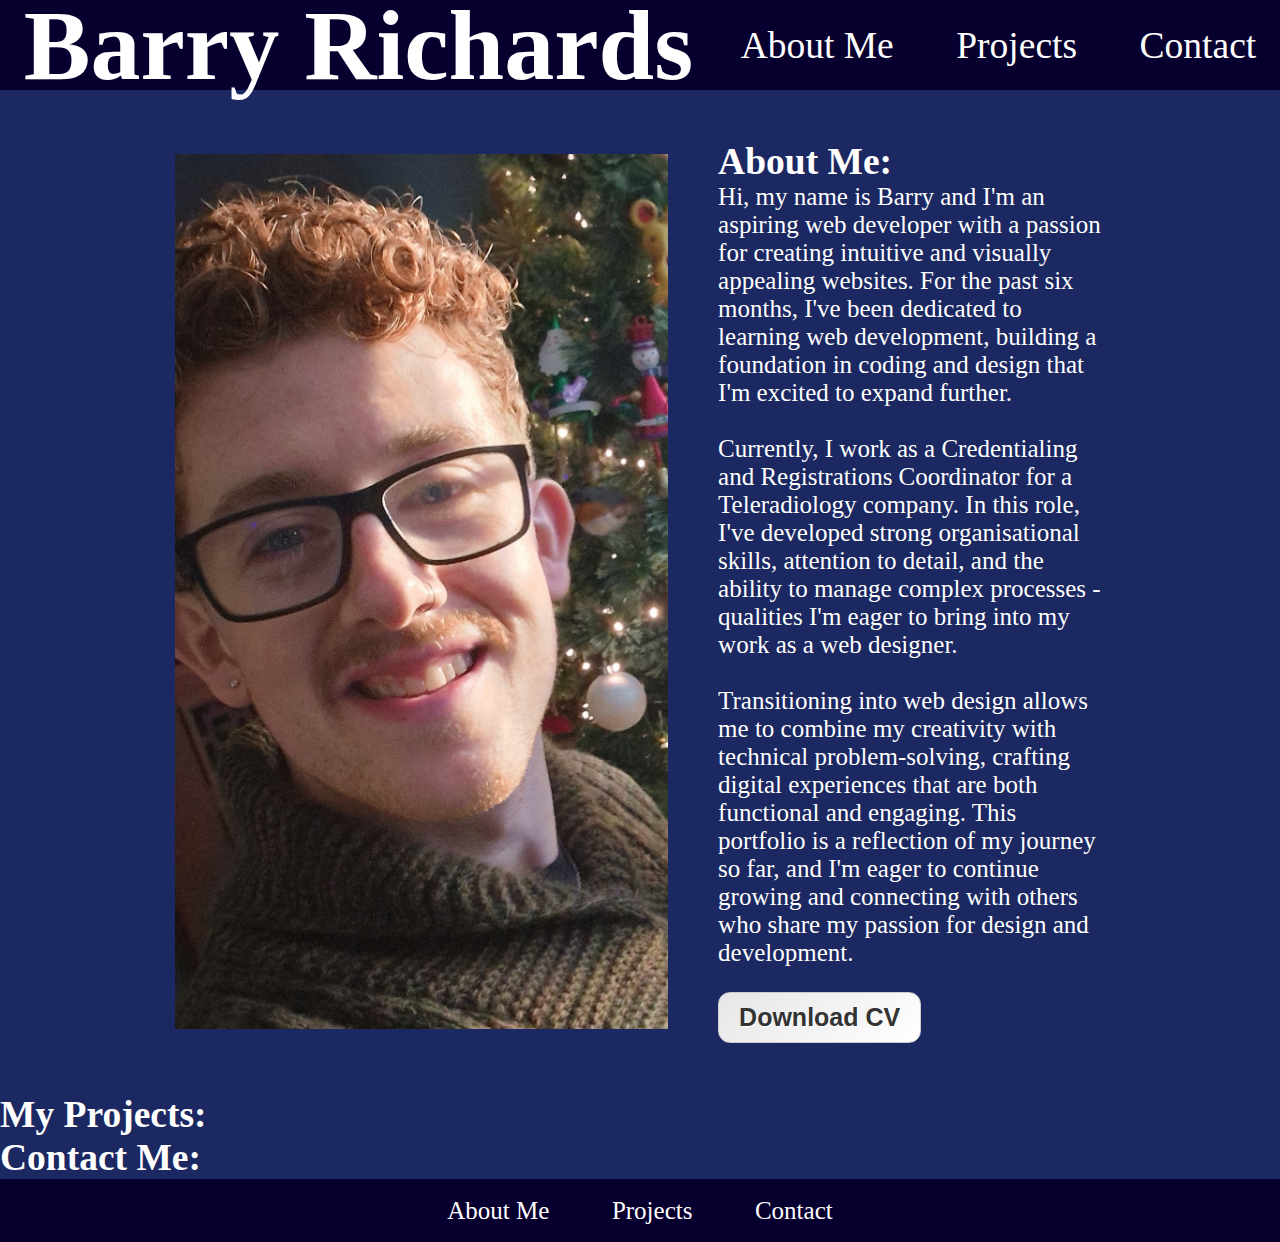
==== Code/index.html @ 512ca9d2 "Added project containers" ====
<!DOCTYPE html>
<html lang="en">
<head>
    <link rel="stylesheet" href="./style.css">
    <meta charset="UTF-8">
    <meta name="viewport" content="width=device-width, initial-scale=1.0">
    <title>Barry Richards - Portfolio</title>
</head>
<body>
    <header>
        <h1>Barry Richards</h1>
        <nav>
            <ul class="header-links">
                <li><a href="#about-me">About Me</a></li>
                <li><a href="#projects">Projects</a></li>
                <li><a href="#contact">Contact</a></li>
            </ul>
        </nav>
        <nav id="hamburger-nav">
            <h1>Barry Richards</h1>
            <div class="hamburger-menu">
                <div class="hamburger-icon" onclick="toggleMenu()">
                    <span></span>     
                    <span></span>     
                    <span></span>     
                </div>
                <div class="menu-links">
                        <li><a href="#about-me" onclick="toggleMenu()">About Me</a></li>
                        <li><a href="#projects" onclick="toggleMenu()">Projects</a></li>
                        <li><a href="#contact" onclick="toggleMenu()">Contact</a></li>                   
                </div>
            </div>
        </nav>
    </header>
    <main>
        <section id="about-me">
            <div class="about-me">
                <img src="./Images/20241225_150703 (1).jpg" alt="Photo of me">
                <div class="container">
                    <h2>About Me:</h2>
                    <p>
                        Hi, my name is Barry and I'm an aspiring web developer with a passion for creating intuitive
                        and visually appealing websites. For the past six months, I've been dedicated to learning web
                        development, building a foundation in coding and design that I'm excited to expand further.
                        <br>
                        <br>
                        Currently, I work as a Credentialing and Registrations Coordinator for a Teleradiology company.
                        In this role, I've developed strong organisational skills, attention to detail, and the ability
                        to manage complex processes - qualities I'm eager to bring into my work as a web designer.
                        <br>
                        <br>
                        Transitioning into web design allows me to combine my creativity with technical problem-solving, 
                        crafting digital experiences that are both functional and engaging. This portfolio is a 
                        reflection of my journey so far, and I'm eager to continue growing and connecting with others
                        who share my passion for design and development.
                    </p>
                    <div class="button-container">
                        <button>Download CV</button>
                        <!-- Add a file to the button -->
                    </div>
                </div>
            </div>
        </section>
        <section id="projects">
            <div class="projects">
                <h2>My Projects:</h2>
                <div class="project-container"></div>
                <div class="project-container"></div>
                <div class="project-container"></div>
            </div>
        </section>
        <section id="contact">
            <div class="contact">
                <h2>Contact Me:</h2>
                <div class="contact-container"></div>
                <div class="contact-container"></div>
                <div class="contact-container"></div>
                <!-- Add an email icon that will automatically open compose email with my email address -->
            </div>
        </section>
        <footer>
            <nav>
                <ul class="footer-links">
                    <li><a href="#about-me">About Me</a></li>
                    <li><a href="#projects">Projects</a></li>
                    <li><a href="#contact">Contact</a></li>
                </ul>
            </nav>
        </footer>
        <script src="./script.js"></script>
    </main>
</body>
</html>
---- Code/style.css ----
/* MACRO STUFF */

* {
    padding: 0;
    margin: 0;
}

html {
    font-size: 25px;
    scroll-behavior: smooth;
}

body {
    background-color: rgb(27, 40, 97);
    color: white;
}

/* HEADER, TITLE AND NAV */

h1 {
    font-size: 4rem;
    font-weight: bold;
}

h1:hover {
    cursor: default;
}

header, .header-links {
    display: flex;
}

header {
    justify-content: space-around;
    align-items: center;
    height: 10vh;
    background-color: rgb(7, 0, 46);
}

.header-links {
    list-style-type: none;
    gap: 2.5rem;
    font-size: 1.5rem;
}

a {
    color: white;
    text-decoration: none;
}

a:hover {
    color: lightcoral;
    text-decoration: underline;
    text-underline-offset: 0.5rem;
}

/* HAMBURGER MENU SECTION */

#hamburger-nav {
    display: none;
}

.hamburger-menu {
    position: relative;
    display: inline-block;
}

.hamburger-icon {
    display: flex;
    flex-direction: column;
    justify-content: space-between;
    height: 24px;
    width: 30px;
    cursor: pointer;
}

/* ABOUT ME SECTION */

.about-me {
    display: flex;
    margin: 2rem 7rem;
    align-items: center;
}

.about-me img {
    height: 35rem;
    width: auto;
}

.container {
    margin-left: 2rem;
}

button {
    background: linear-gradient(145deg, #e6e6e6, #fff);
    border: 1px solid #ccc;
    border-radius: 12px;
    color: #333;
    font-size: 1rem;
    padding: 10px 20px;
    cursor: pointer;
    margin-top: 1rem;
    font-weight: bold;
    text-shadow: 1px 1px 0 #fff;
    box-shadow: 4px 4px 10px rgba(0, 0, 0, 0,2);
}

button:active {
    box-shadow: inset 6px 6px 8px #d1d1d1;
    background: linear-gradient(145deg, #f0f0f0, #d9d9d9);
}

/* PROJECTS SECTION */

/* CONTACT SECTION */

/* FOOTER SECTION */

footer {
    display: flex;
    align-items: center;
    justify-content: space-around;
    height: 7vh;
    background-color: rgb(7, 0, 46);
}

footer ul {
    display: flex;
    list-style-type: none;
    justify-content: space-around;
    gap: 2.5rem;
}

/* MEDIA QUERIES SECTION */
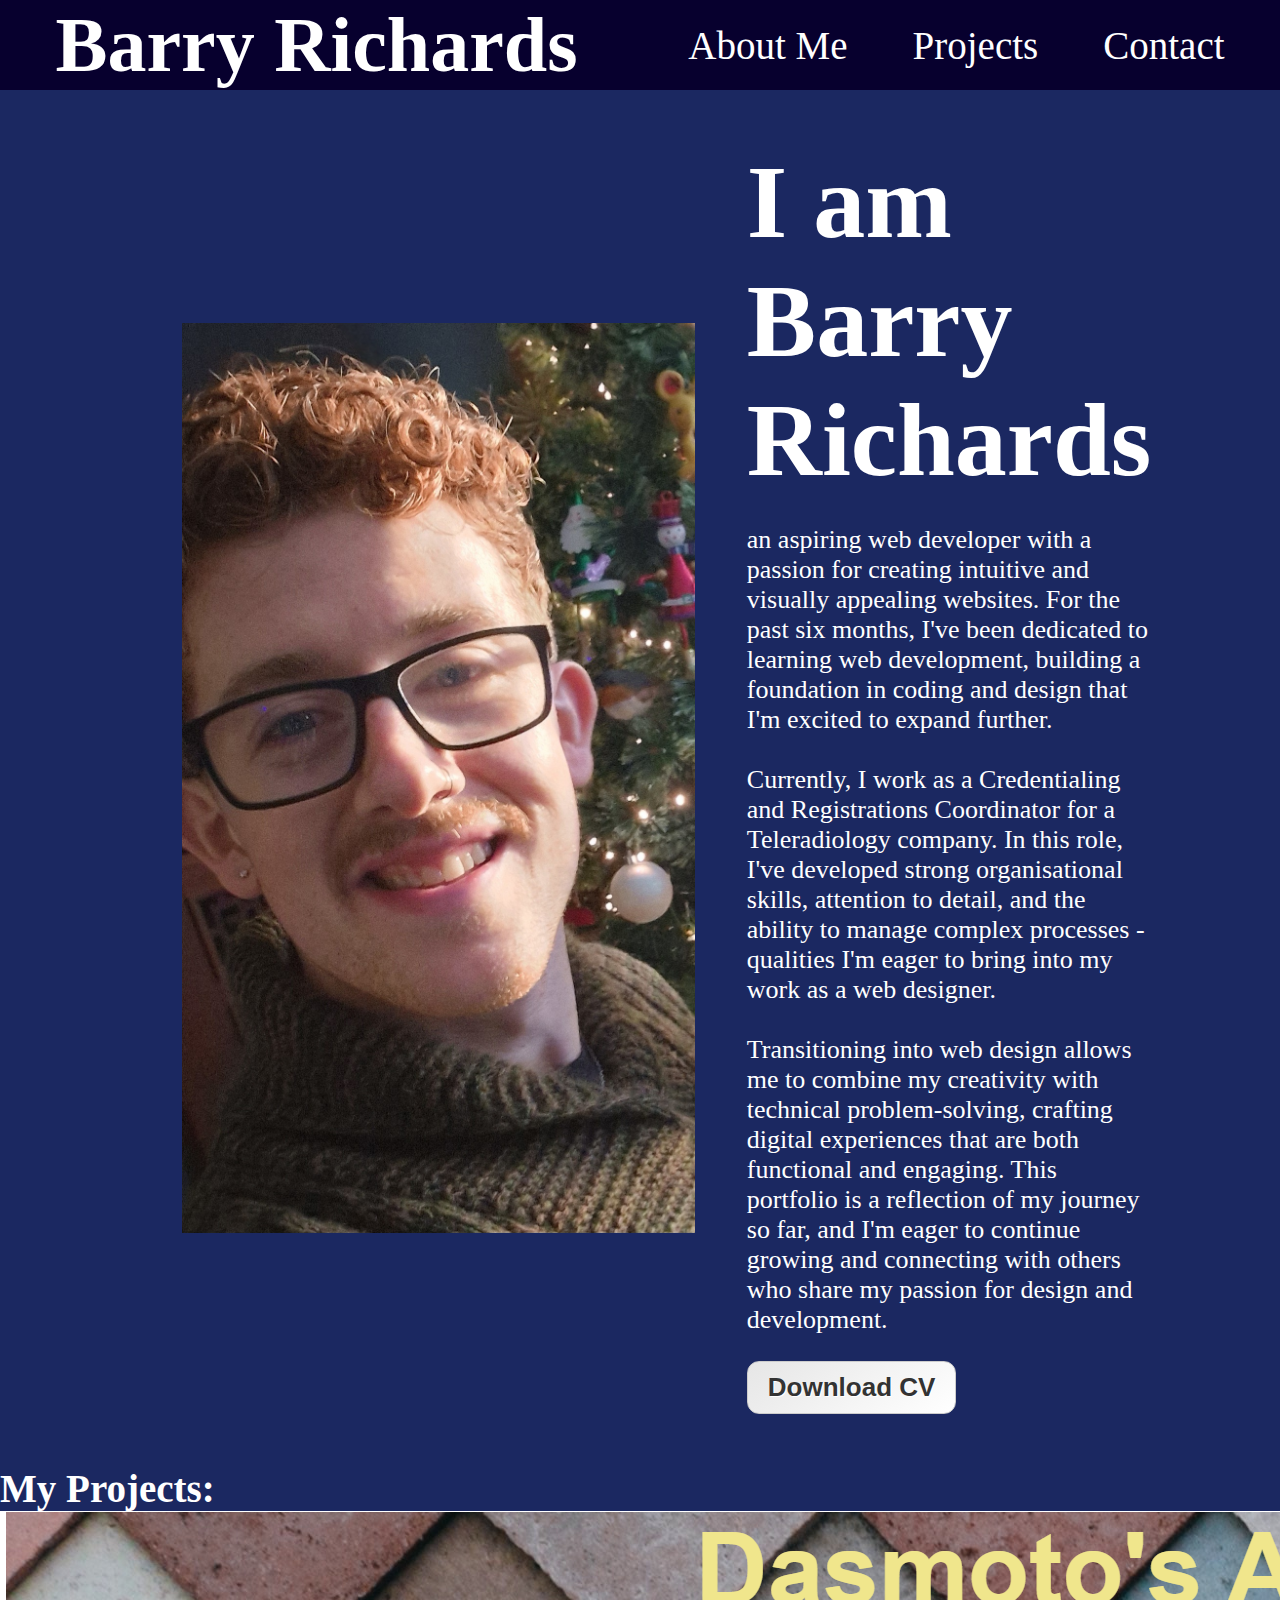
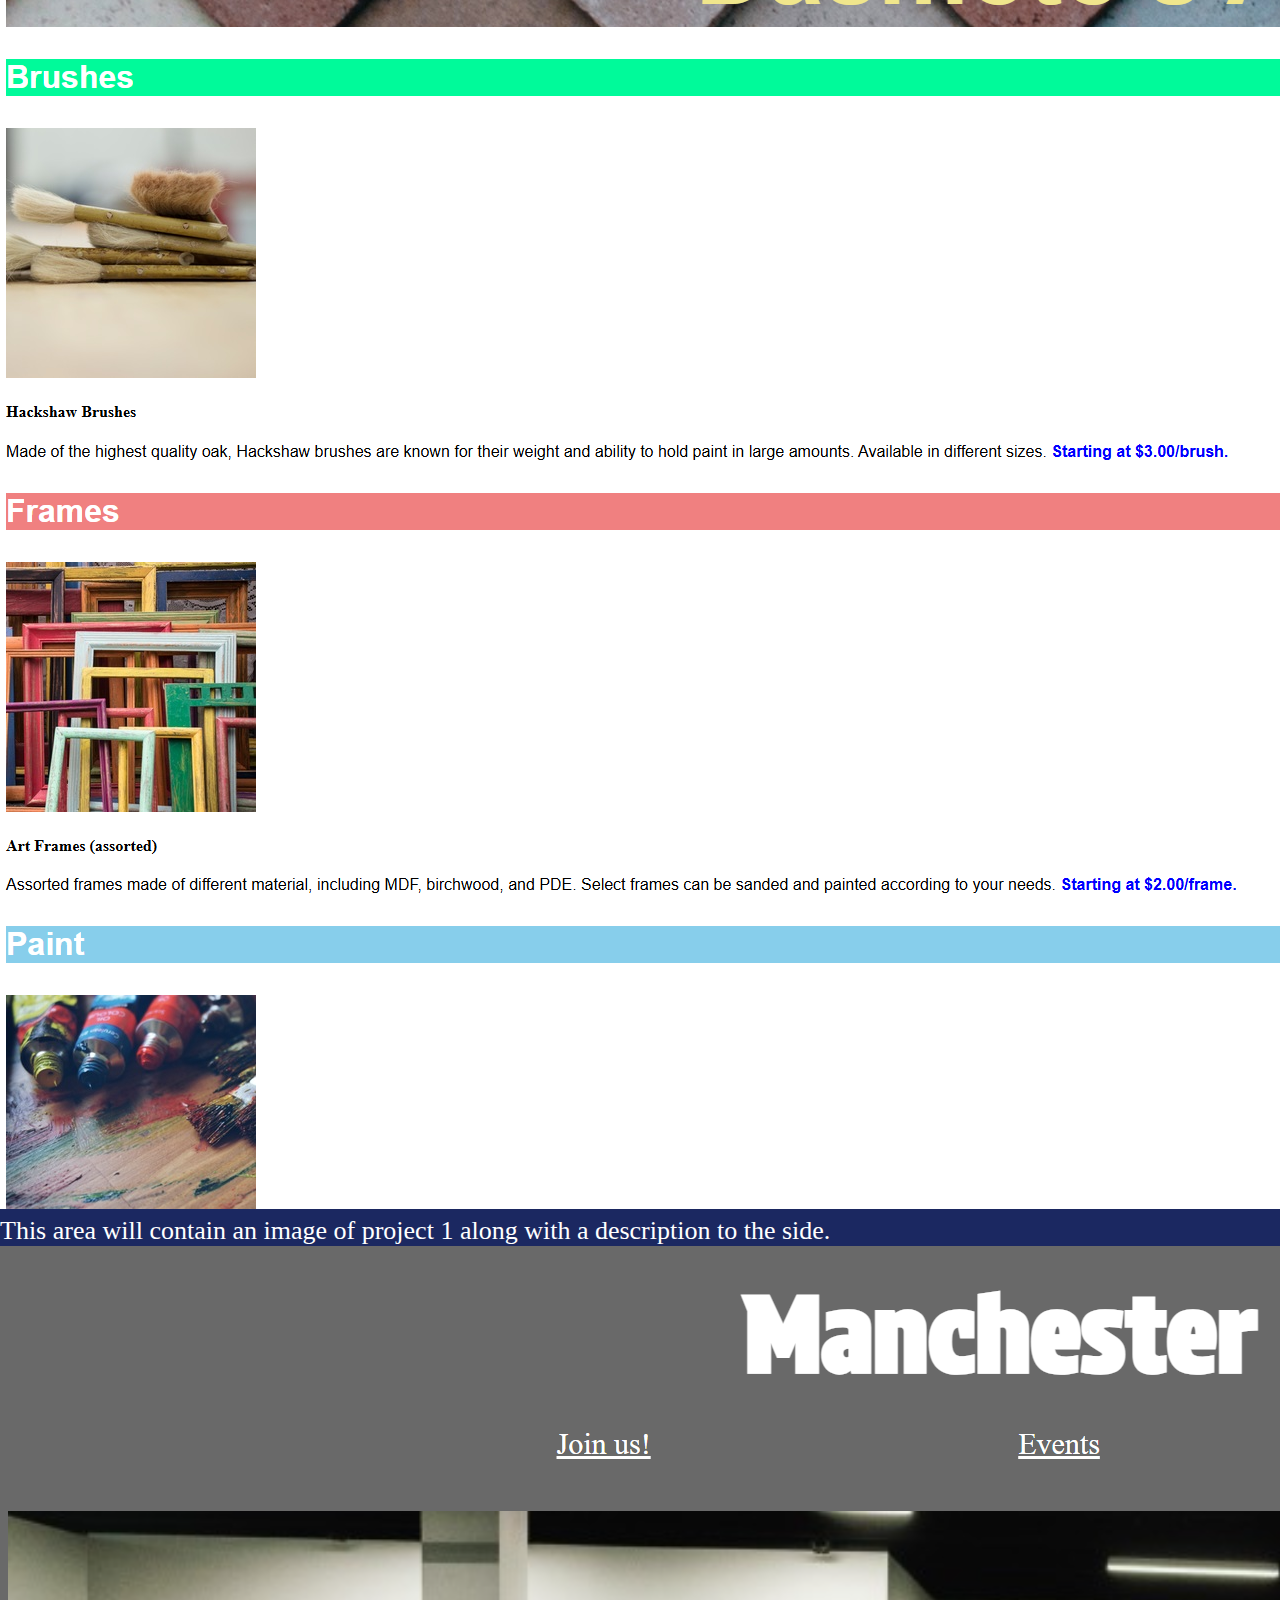
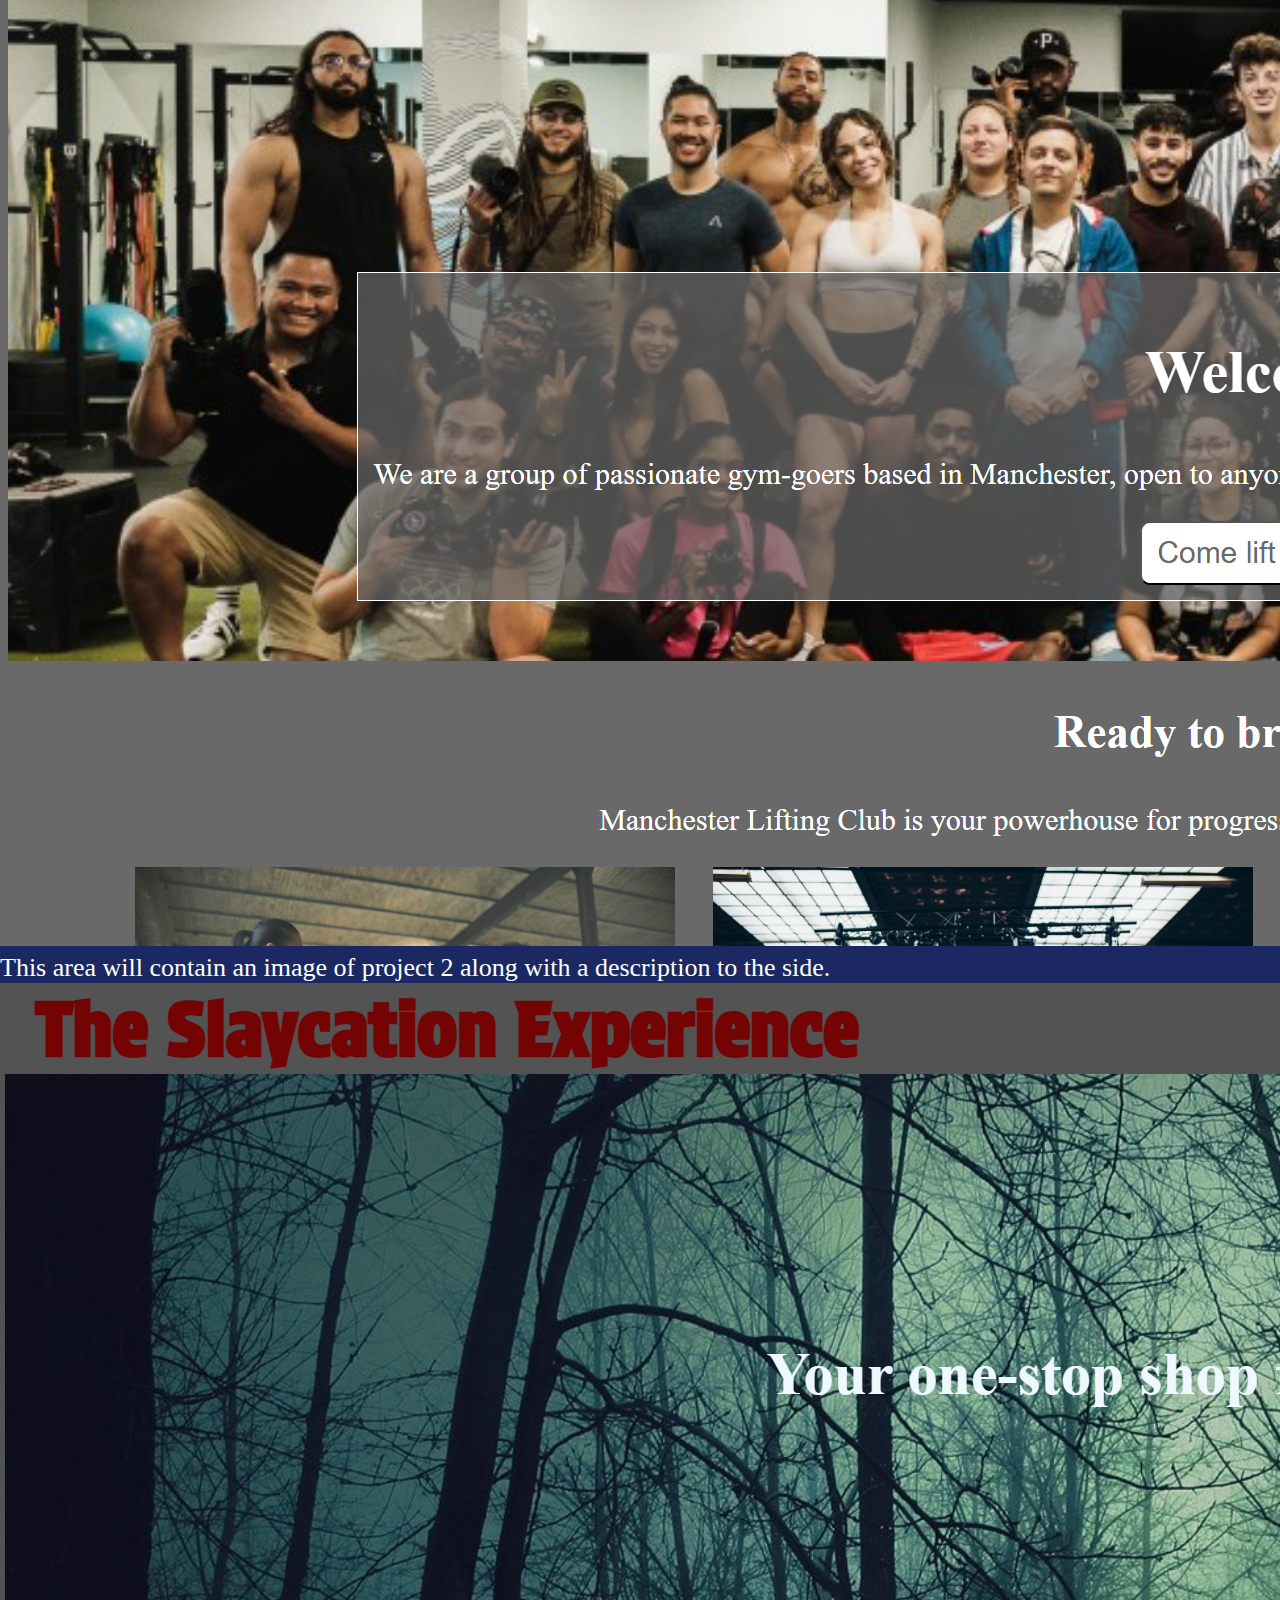
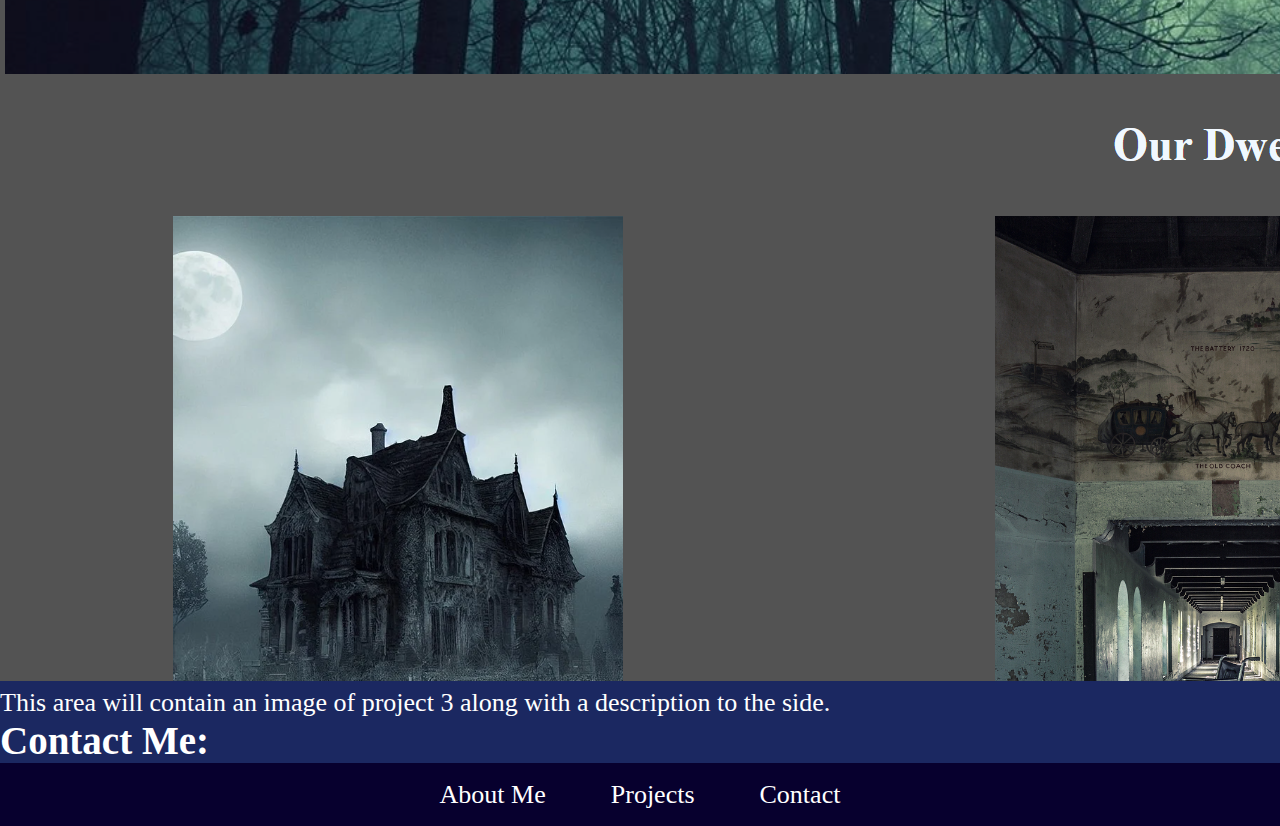
==== commit d604c22f: "Added project images" ====
--- a/Code/index.html
+++ b/Code/index.html
@@ -8,7 +8,7 @@
 </head>
 <body>
     <header>
-        <h1>Barry Richards</h1>
+        <h2>Barry Richards</h2>
         <nav>
             <ul class="header-links">
                 <li><a href="#about-me">About Me</a></li>
@@ -37,9 +37,9 @@
             <div class="about-me">
                 <img src="./Images/20241225_150703 (1).jpg" alt="Photo of me">
                 <div class="container">
-                    <h2>About Me:</h2>
+                    <h1 class="title">I am Barry Richards</h1>
                     <p>
-                        Hi, my name is Barry and I'm an aspiring web developer with a passion for creating intuitive
+                        an aspiring web developer with a passion for creating intuitive
                         and visually appealing websites. For the past six months, I've been dedicated to learning web
                         development, building a foundation in coding and design that I'm excited to expand further.
                         <br>
@@ -64,9 +64,30 @@
         <section id="projects">
             <div class="projects">
                 <h2>My Projects:</h2>
-                <div class="project-container"></div>
-                <div class="project-container"></div>
-                <div class="project-container"></div>
+                <div class="project-container">
+                    <div class="project" id="project-1">
+                        <img src="./Images/Project 1.png" alt="Image of Dasmoto's Crafts, my first portfolio project">
+                        <p>This area will contain an image of 
+                            project 1 along with a description to the side.
+                        </p>
+                    </div>
+                </div>
+                <div class="project-container">
+                    <div class="project" id="project-2">
+                        <img src="./Images/Project 2.png" alt="Image of Manchester Lifting Club, my second portfolio project">
+                        <p>This area will contain an image of
+                            project 2 along with a description to the side.
+                        </p>
+                    </div>
+                </div>
+                <div class="project-container">
+                    <div class="project" id="project-3">
+                        <img src="./Images/Project 3.png" alt="Image of The Slaycation Experience, my third portfolio project">
+                        <p>This area will contain an image of
+                            project 3 along with a description to the side.
+                        </p>
+                    </div>
+                </div>
             </div>
         </section>
         <section id="contact">
--- a/Code/style.css
+++ b/Code/style.css
@@ -6,7 +6,7 @@
 }
 
 html {
-    font-size: 25px;
+    font-size: 26px;
     scroll-behavior: smooth;
 }
 
@@ -22,8 +22,16 @@
     font-weight: bold;
 }
 
+.title {
+    padding-bottom: 1rem;
+}
+
 h1:hover {
     cursor: default;
+}
+
+header h2 {
+    font-size: 3rem;
 }
 
 header, .header-links {
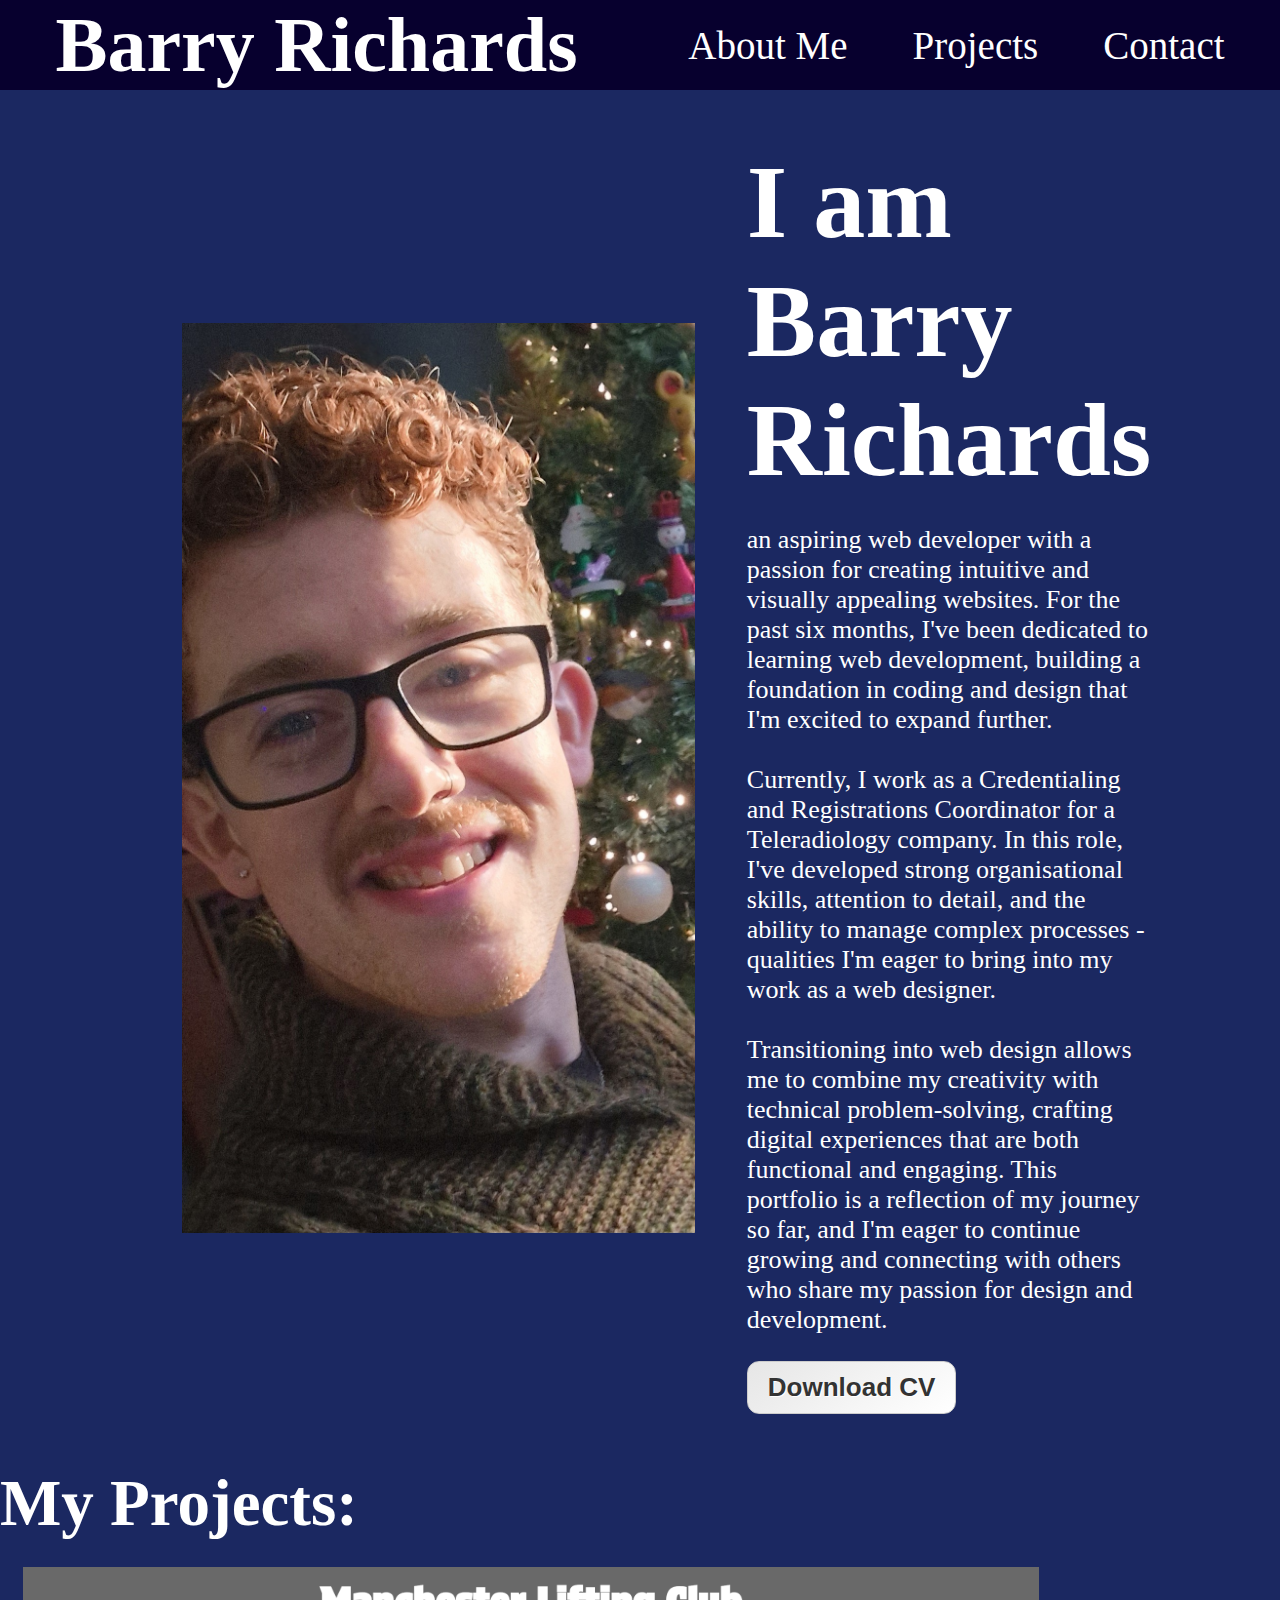
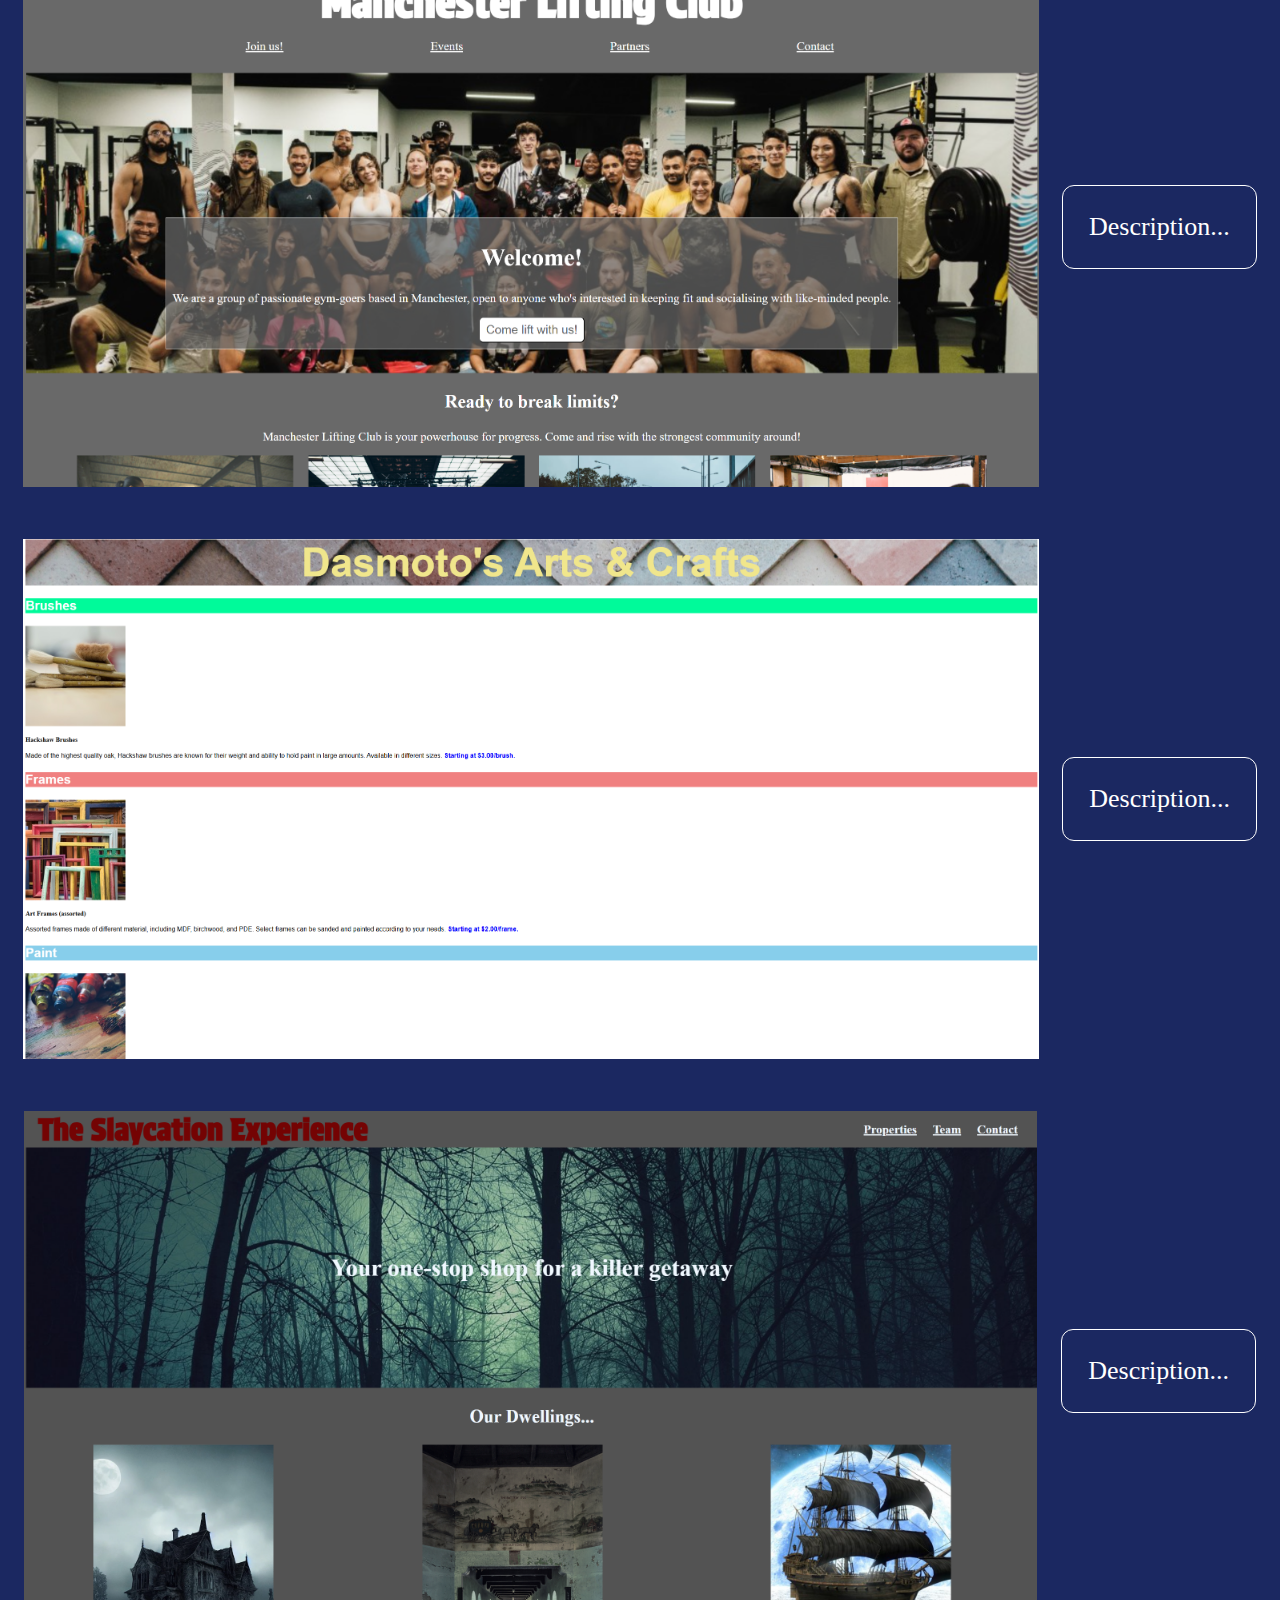
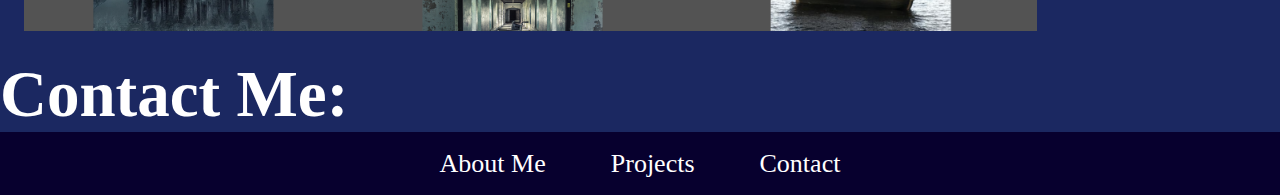
==== commit 3842b1f0: "Positioned projects and added description boxes" ====
--- a/Code/index.html
+++ b/Code/index.html
@@ -63,36 +63,30 @@
         </section>
         <section id="projects">
             <div class="projects">
-                <h2>My Projects:</h2>
-                <div class="project-container">
-                    <div class="project" id="project-1">
-                        <img src="./Images/Project 1.png" alt="Image of Dasmoto's Crafts, my first portfolio project">
-                        <p>This area will contain an image of 
-                            project 1 along with a description to the side.
-                        </p>
-                    </div>
+                <h3>My Projects:</h3>
+                <div class="project-container" id="project-1">
+                    <img src="./Images/Project 2.png" alt="Image of Dasmoto's Crafts, my first portfolio project" class="project-image">
+                    <p>
+                        Description...
+                    </p>
                 </div>
-                <div class="project-container">
-                    <div class="project" id="project-2">
-                        <img src="./Images/Project 2.png" alt="Image of Manchester Lifting Club, my second portfolio project">
-                        <p>This area will contain an image of
-                            project 2 along with a description to the side.
-                        </p>
-                    </div>
+                <div class="project-container" id="project-2">
+                    <img src="./Images/Project 1.png" alt="Image of Manchester Lifting Club, my second portfolio project" class="project-image">
+                    <p>
+                        Description...
+                    </p>
                 </div>
-                <div class="project-container">
-                    <div class="project" id="project-3">
-                        <img src="./Images/Project 3.png" alt="Image of The Slaycation Experience, my third portfolio project">
-                        <p>This area will contain an image of
-                            project 3 along with a description to the side.
-                        </p>
-                    </div>
+                <div class="project-container" id="project-3">
+                    <img src="./Images/Project 3.png" alt="Image of The Slaycation Experience, my third portfolio project" class="project-image">
+                    <p>
+                        Description...
+                    </p>
                 </div>
             </div>
         </section>
         <section id="contact">
             <div class="contact">
-                <h2>Contact Me:</h2>
+                <h3>Contact Me:</h3>
                 <div class="contact-container"></div>
                 <div class="contact-container"></div>
                 <div class="contact-container"></div>
--- a/Code/style.css
+++ b/Code/style.css
@@ -32,6 +32,10 @@
 
 header h2 {
     font-size: 3rem;
+}
+
+header h2:hover {
+    cursor: default;
 }
 
 header, .header-links {
@@ -120,6 +124,30 @@
 
 /* PROJECTS SECTION */
 
+h3 {
+    font-size: 2.5rem;
+    font-weight: bold;
+}
+
+.project-container {
+    height: 20rem;
+    display: flex;
+    justify-content: space-evenly;
+    align-items: center;
+    padding: 1rem 0;
+}
+
+.project-container p {
+    border: solid 1px white;
+    border-radius: 12px;
+    padding: 1rem;
+}
+
+.project-image {
+    height: 20rem;
+    width: auto;
+}
+
 /* CONTACT SECTION */
 
 /* FOOTER SECTION */
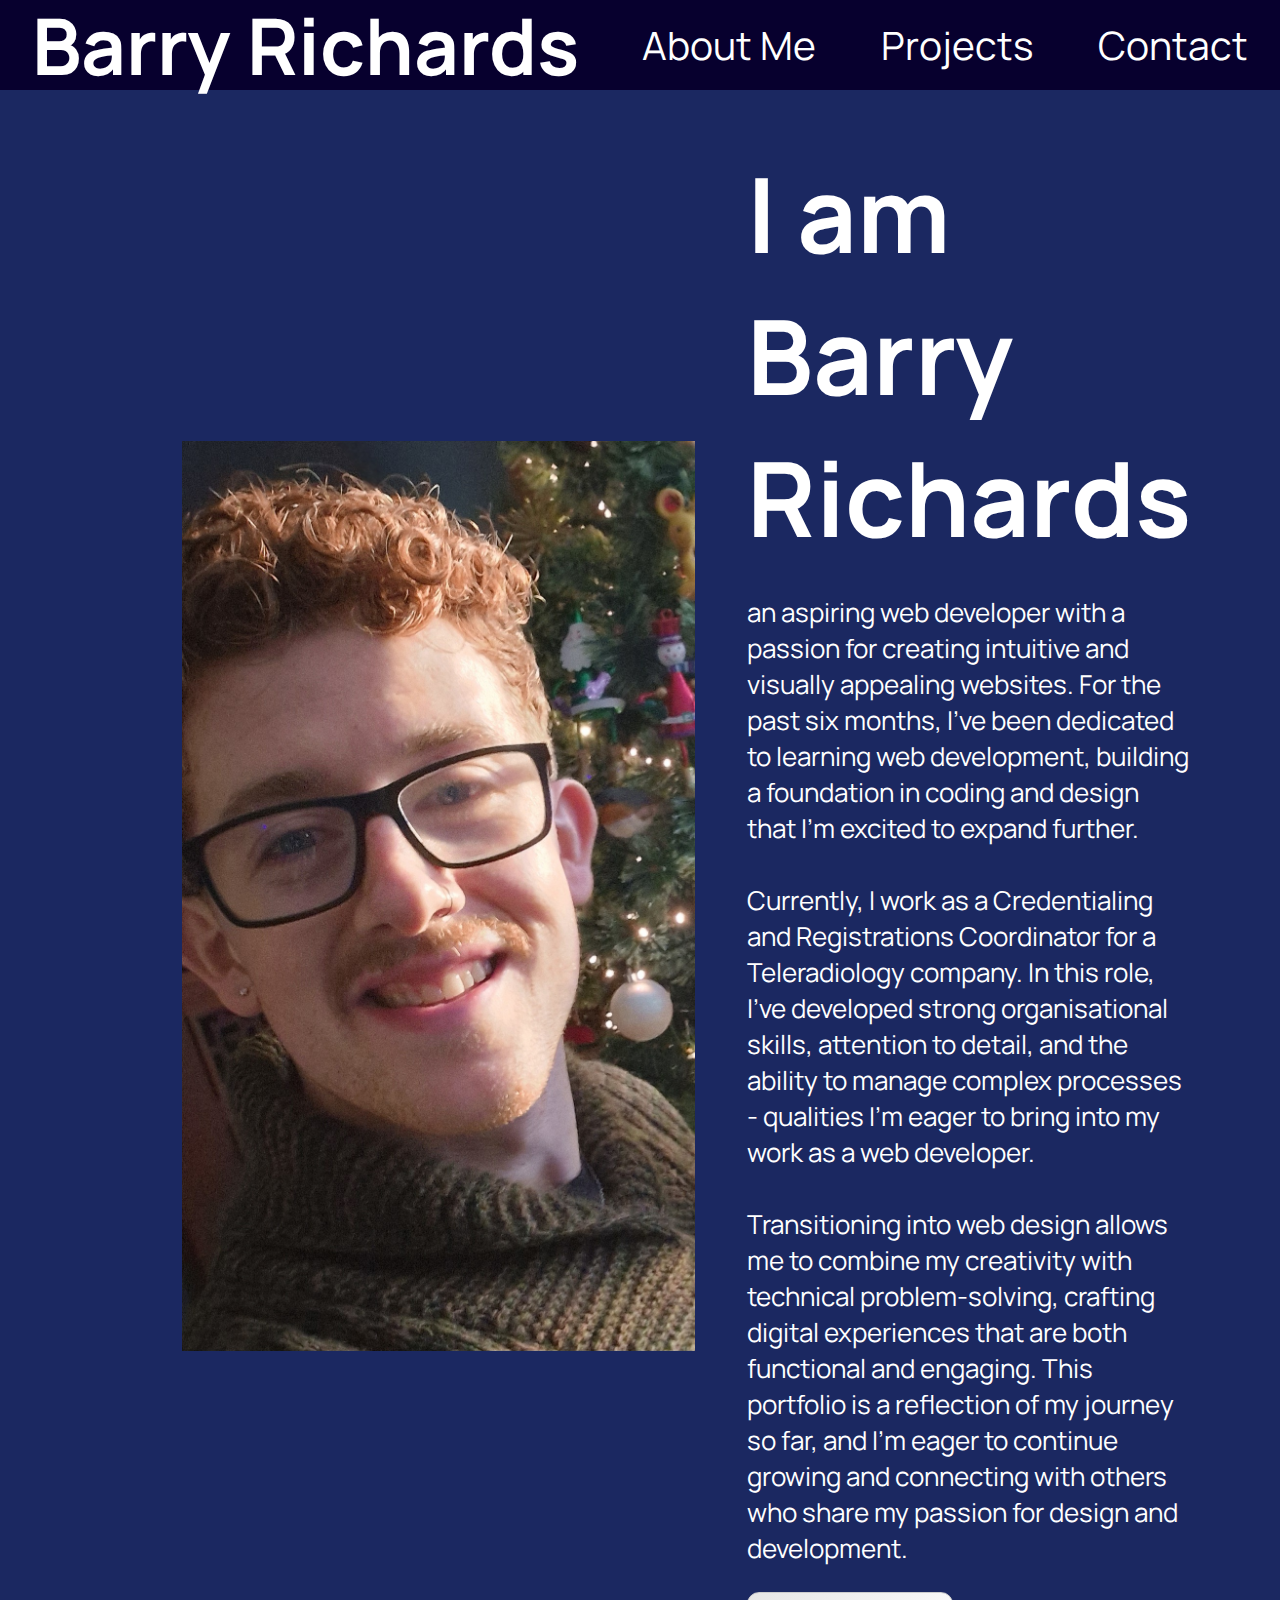
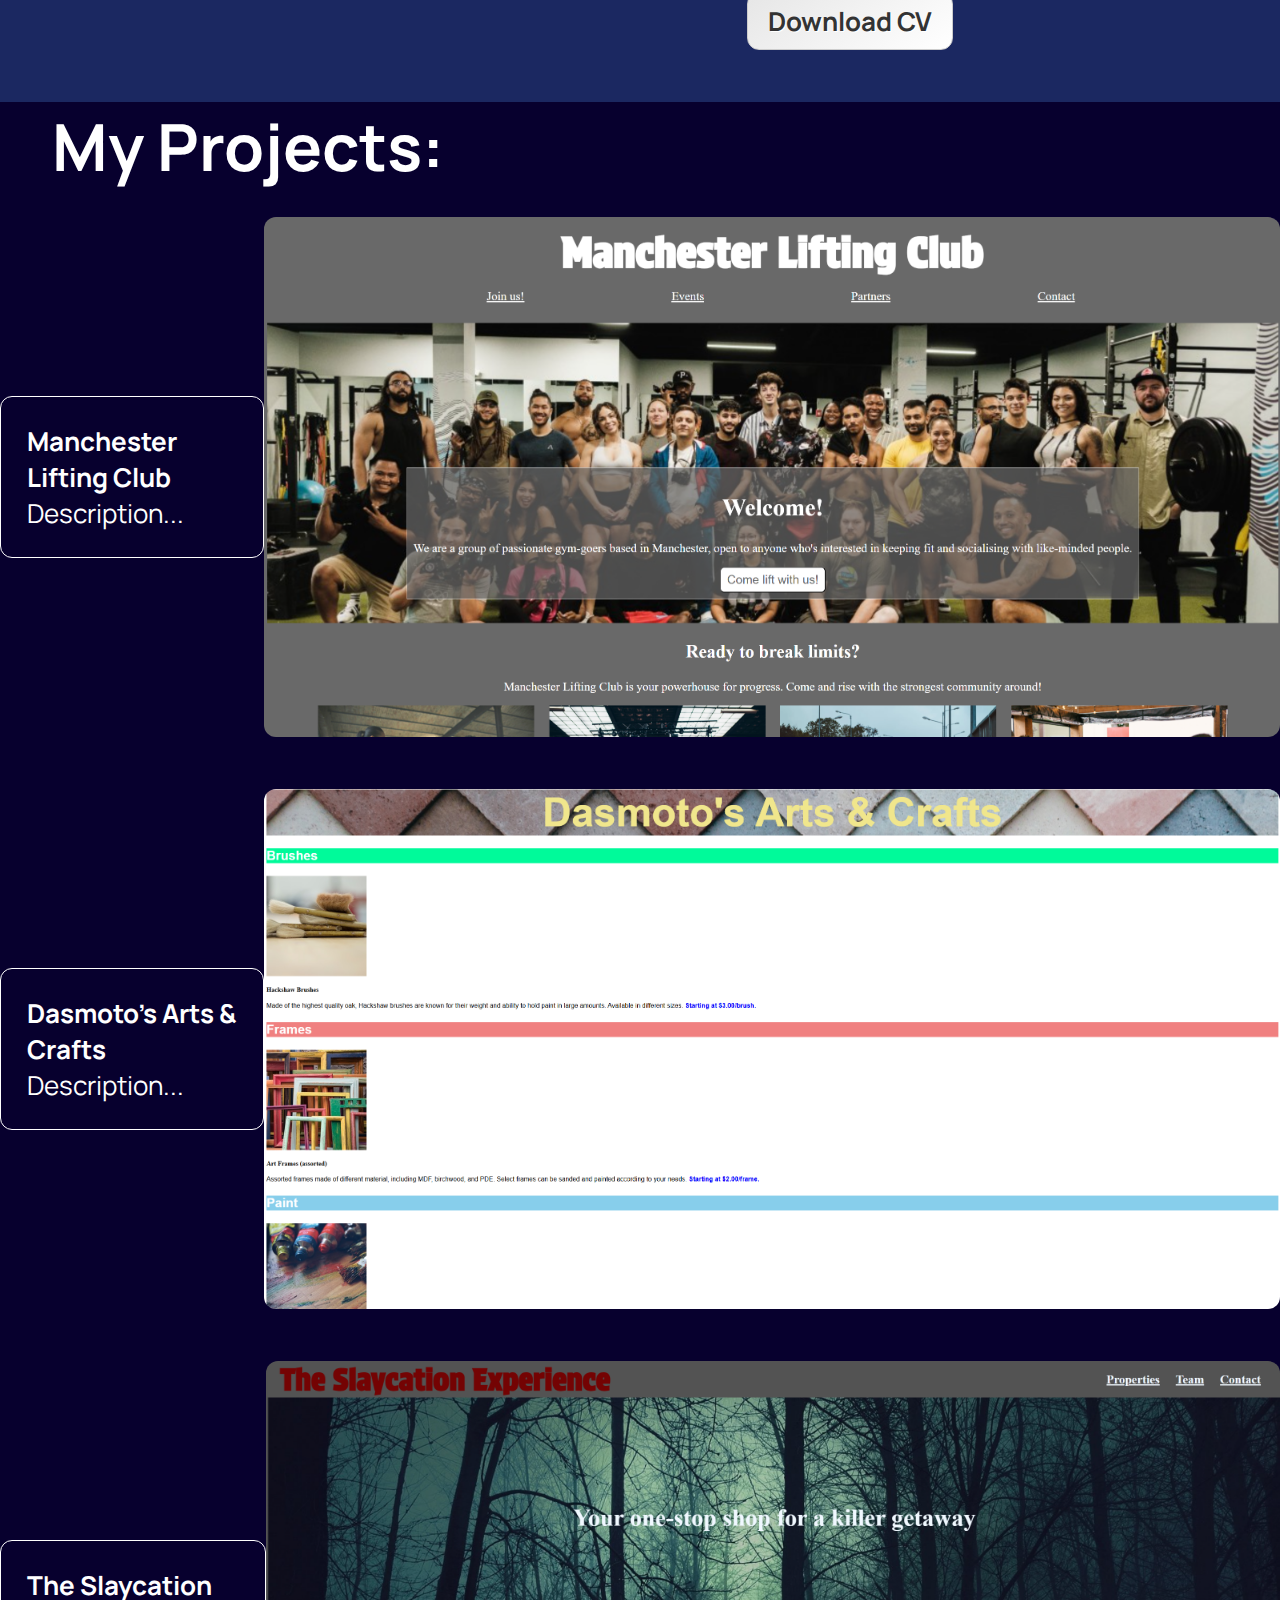
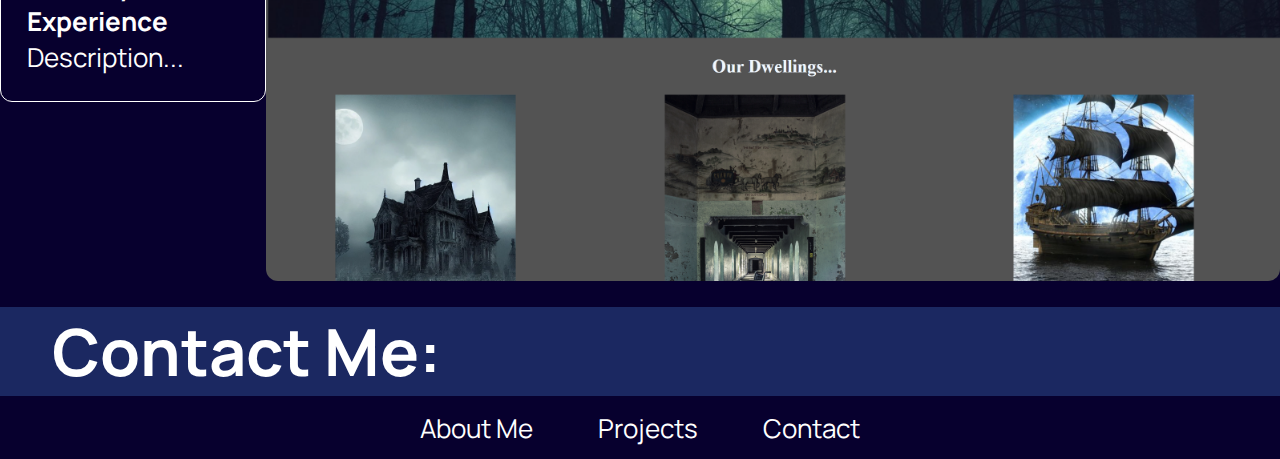
==== commit 8a479858: "Updated layout, colour palette and imported a font from Google fonts" ====
--- a/Code/index.html
+++ b/Code/index.html
@@ -2,6 +2,9 @@
 <html lang="en">
 <head>
     <link rel="stylesheet" href="./style.css">
+    <link rel="preconnect" href="https://fonts.googleapis.com">
+    <link rel="preconnect" href="https://fonts.gstatic.com" crossorigin>
+    <link href="https://fonts.googleapis.com/css2?family=Manrope:wght@200..800&display=swap" rel="stylesheet">
     <meta charset="UTF-8">
     <meta name="viewport" content="width=device-width, initial-scale=1.0">
     <title>Barry Richards - Portfolio</title>
@@ -46,7 +49,7 @@
                         <br>
                         Currently, I work as a Credentialing and Registrations Coordinator for a Teleradiology company.
                         In this role, I've developed strong organisational skills, attention to detail, and the ability
-                        to manage complex processes - qualities I'm eager to bring into my work as a web designer.
+                        to manage complex processes - qualities I'm eager to bring into my work as a web developer.
                         <br>
                         <br>
                         Transitioning into web design allows me to combine my creativity with technical problem-solving, 
@@ -65,22 +68,31 @@
             <div class="projects">
                 <h3>My Projects:</h3>
                 <div class="project-container" id="project-1">
+                    <div class="project-text-container">
+                        <h4>Manchester Lifting Club</h4>
+                        <p>
+                            Description...
+                        </p>
+                    </div>
                     <img src="./Images/Project 2.png" alt="Image of Dasmoto's Crafts, my first portfolio project" class="project-image">
-                    <p>
-                        Description...
-                    </p>
                 </div>
                 <div class="project-container" id="project-2">
+                    <div class="project-text-container">
+                        <h4>Dasmoto's Arts & Crafts</h4>
+                        <p>
+                            Description...
+                        </p>
+                    </div>
                     <img src="./Images/Project 1.png" alt="Image of Manchester Lifting Club, my second portfolio project" class="project-image">
-                    <p>
-                        Description...
-                    </p>
                 </div>
                 <div class="project-container" id="project-3">
+                    <div class="project-text-container">
+                        <h4>The Slaycation Experience</h4>
+                        <p>
+                            Description...
+                        </p>
+                    </div>
                     <img src="./Images/Project 3.png" alt="Image of The Slaycation Experience, my third portfolio project" class="project-image">
-                    <p>
-                        Description...
-                    </p>
                 </div>
             </div>
         </section>
--- a/Code/style.css
+++ b/Code/style.css
@@ -1,8 +1,9 @@
-/* MACRO STUFF */
+/* MACRO STUFF */  
 
 * {
     padding: 0;
     margin: 0;
+    font-family: Manrope, serif;
 }
 
 html {
@@ -124,9 +125,14 @@
 
 /* PROJECTS SECTION */
 
+#projects {
+    background-color: rgb(7, 0, 46);
+}
+
 h3 {
     font-size: 2.5rem;
     font-weight: bold;
+    padding-left: 2rem;
 }
 
 .project-container {
@@ -137,7 +143,7 @@
     padding: 1rem 0;
 }
 
-.project-container p {
+.project-text-container {
     border: solid 1px white;
     border-radius: 12px;
     padding: 1rem;
@@ -146,6 +152,7 @@
 .project-image {
     height: 20rem;
     width: auto;
+    border-radius: 12px;
 }
 
 /* CONTACT SECTION */
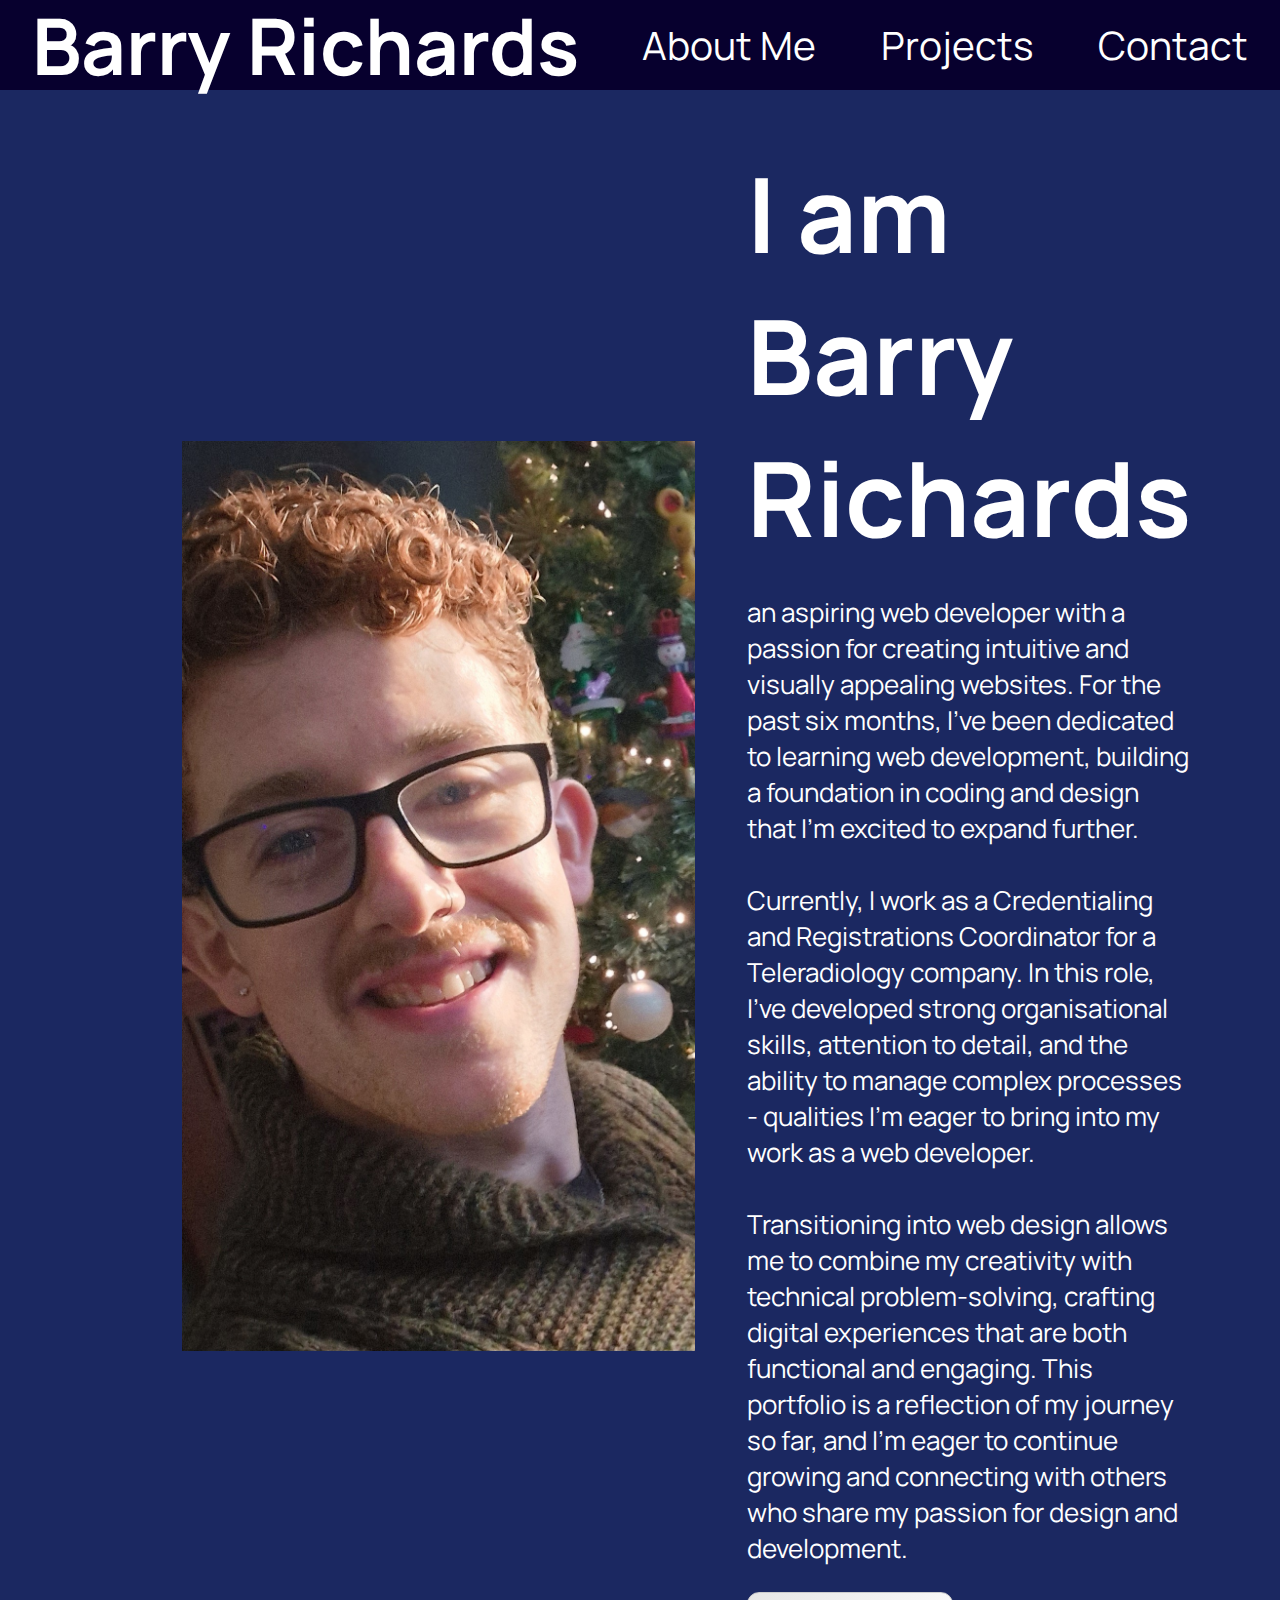
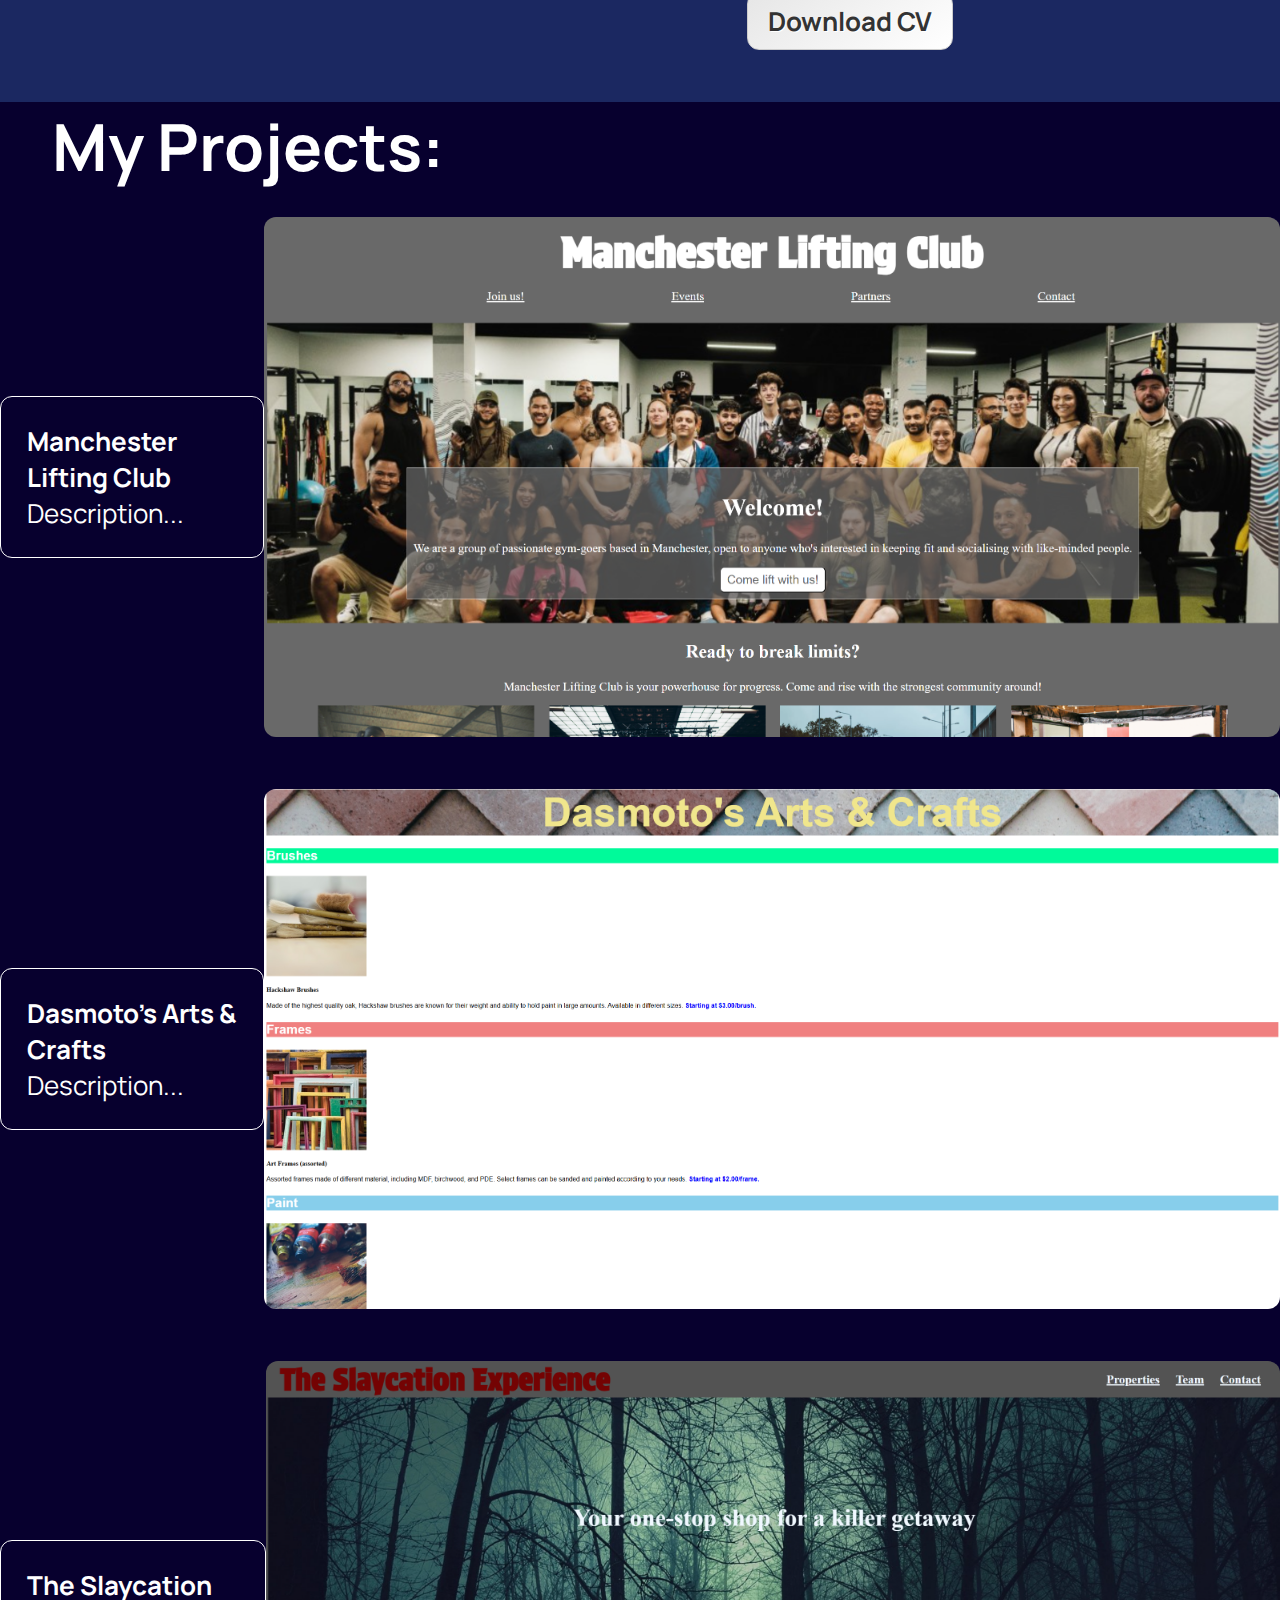
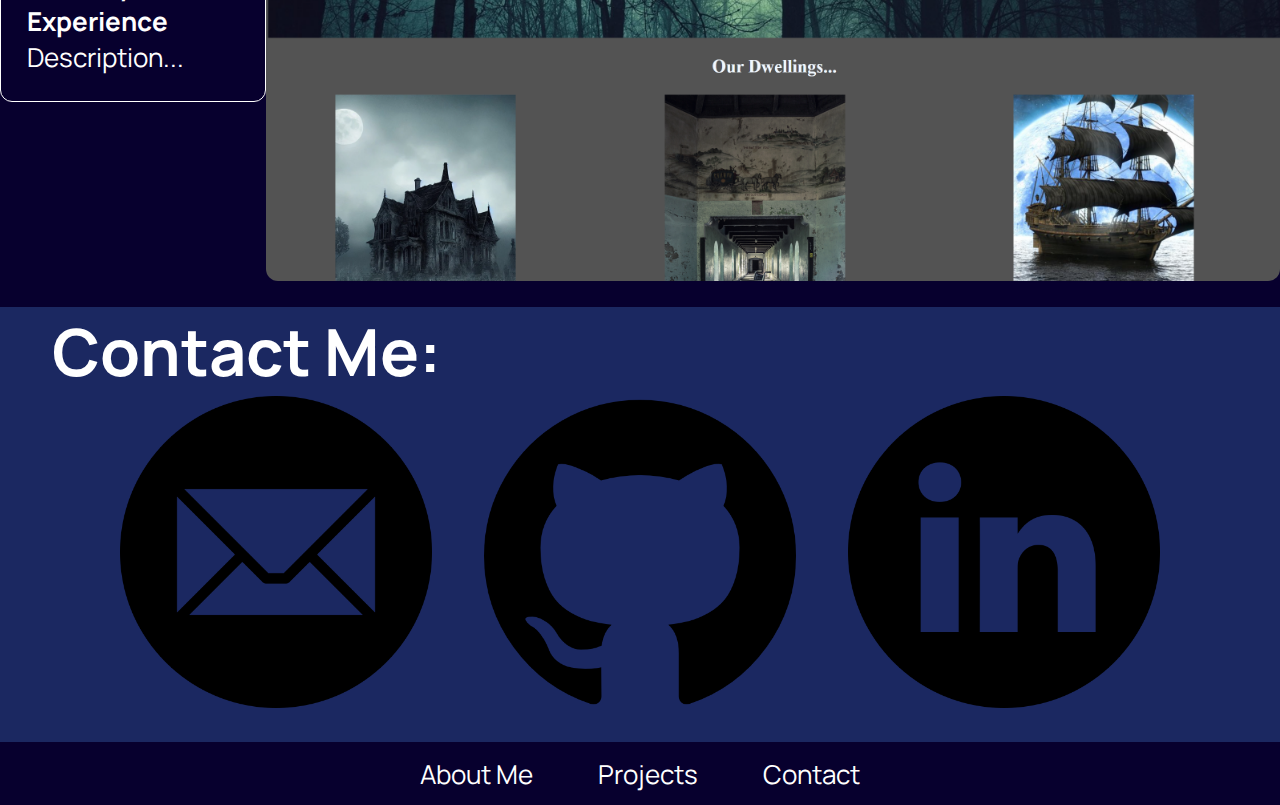
==== commit 3ca55117: "Added contact images and links" ====
--- a/Code/index.html
+++ b/Code/index.html
@@ -97,11 +97,11 @@
             </div>
         </section>
         <section id="contact">
+            <h3>Contact Me:</h3>
             <div class="contact">
-                <h3>Contact Me:</h3>
-                <div class="contact-container"></div>
-                <div class="contact-container"></div>
-                <div class="contact-container"></div>
+                <div class="contact-container"><a href="mailto:barryrichards05@gmail.com"><img src="./Images/email.png" alt="Link to email address"></a></div>
+                <div class="contact-container"><a href="https://github.com/bric12369" target="_blank"><img src="./Images/github-logo.png" alt="Link to GitHub account"></a></div>
+                <div class="contact-container"><a href="https://www.linkedin.com/in/barry-richards0/" target="_blank"><img src="./Images/linkedin.png" alt="Link to LinkedIn account"></a></div>
                 <!-- Add an email icon that will automatically open compose email with my email address -->
             </div>
         </section>
--- a/Code/style.css
+++ b/Code/style.css
@@ -157,6 +157,17 @@
 
 /* CONTACT SECTION */
 
+.contact {
+    display: flex;
+    justify-content: center;
+    align-items: center;
+}
+
+.contact-container img {
+    height: 12rem;
+    padding: 0 1rem 1rem 1rem;
+}
+
 /* FOOTER SECTION */
 
 footer {
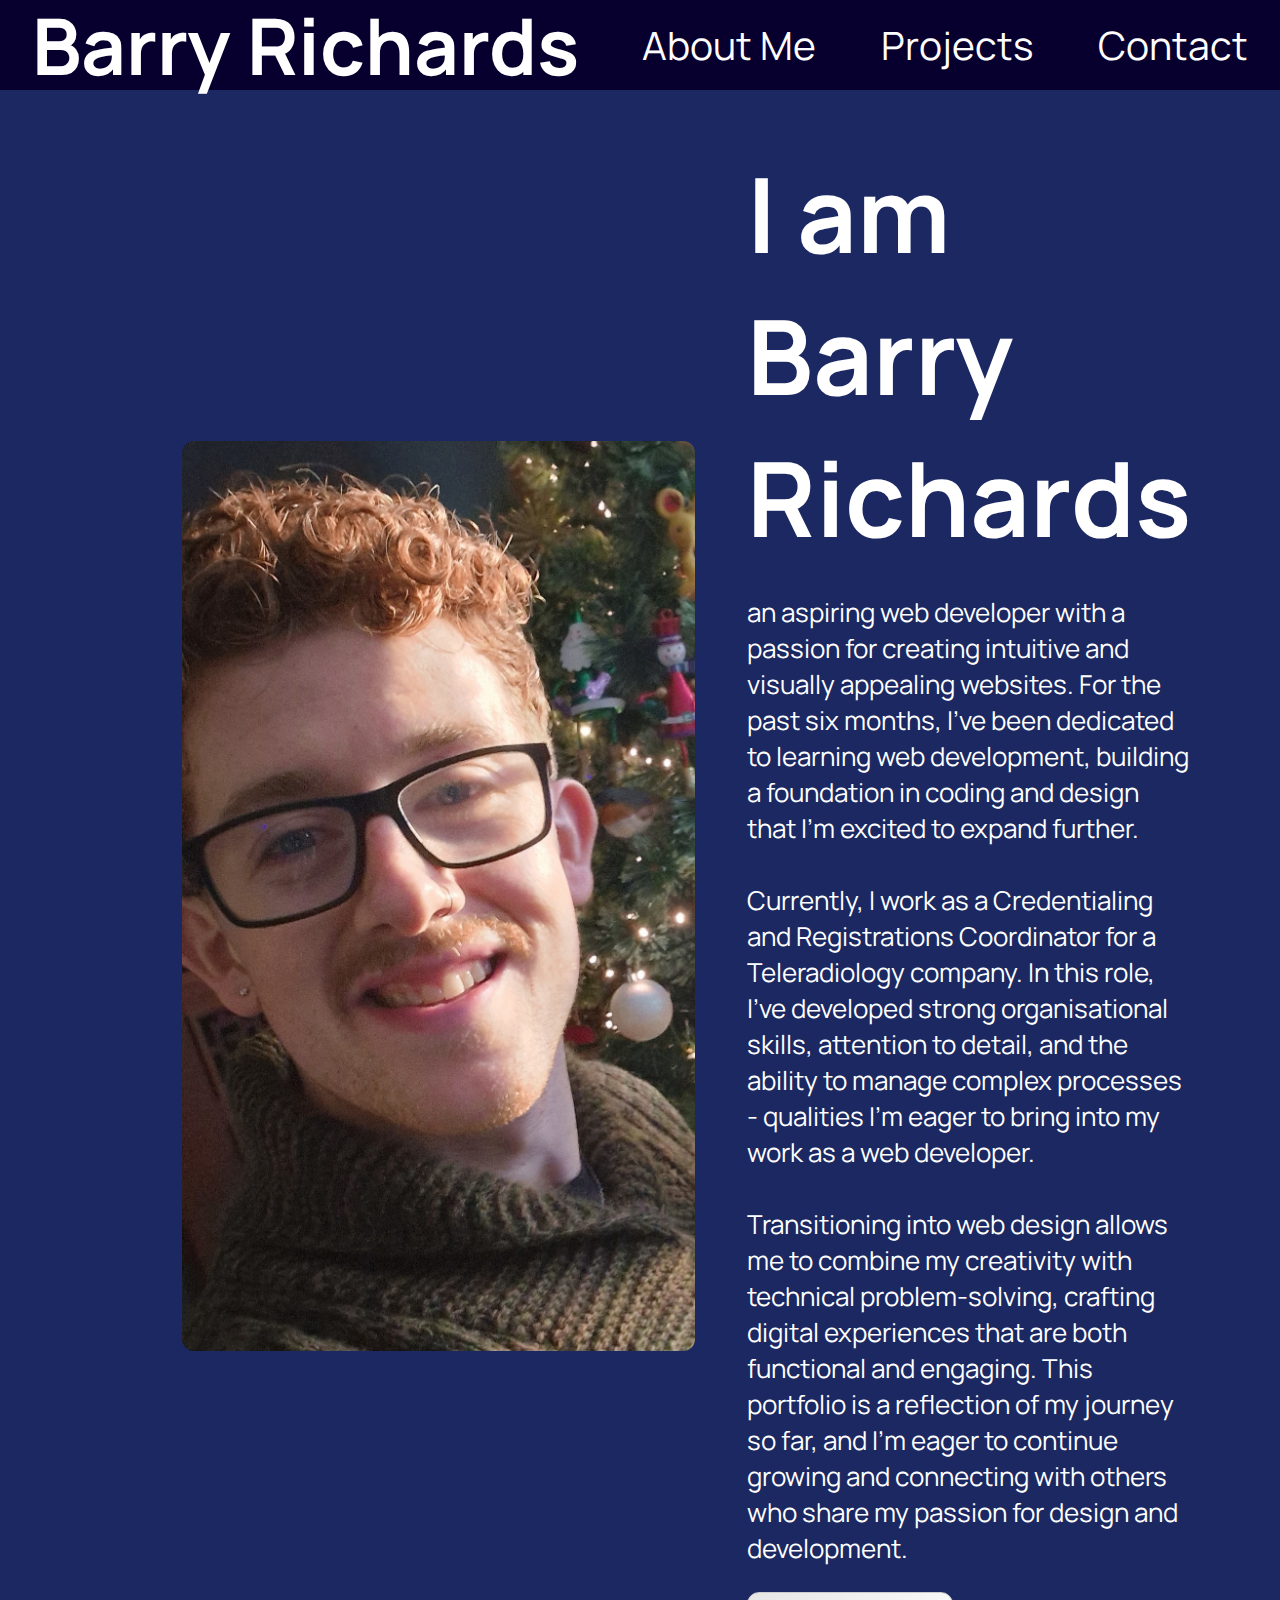
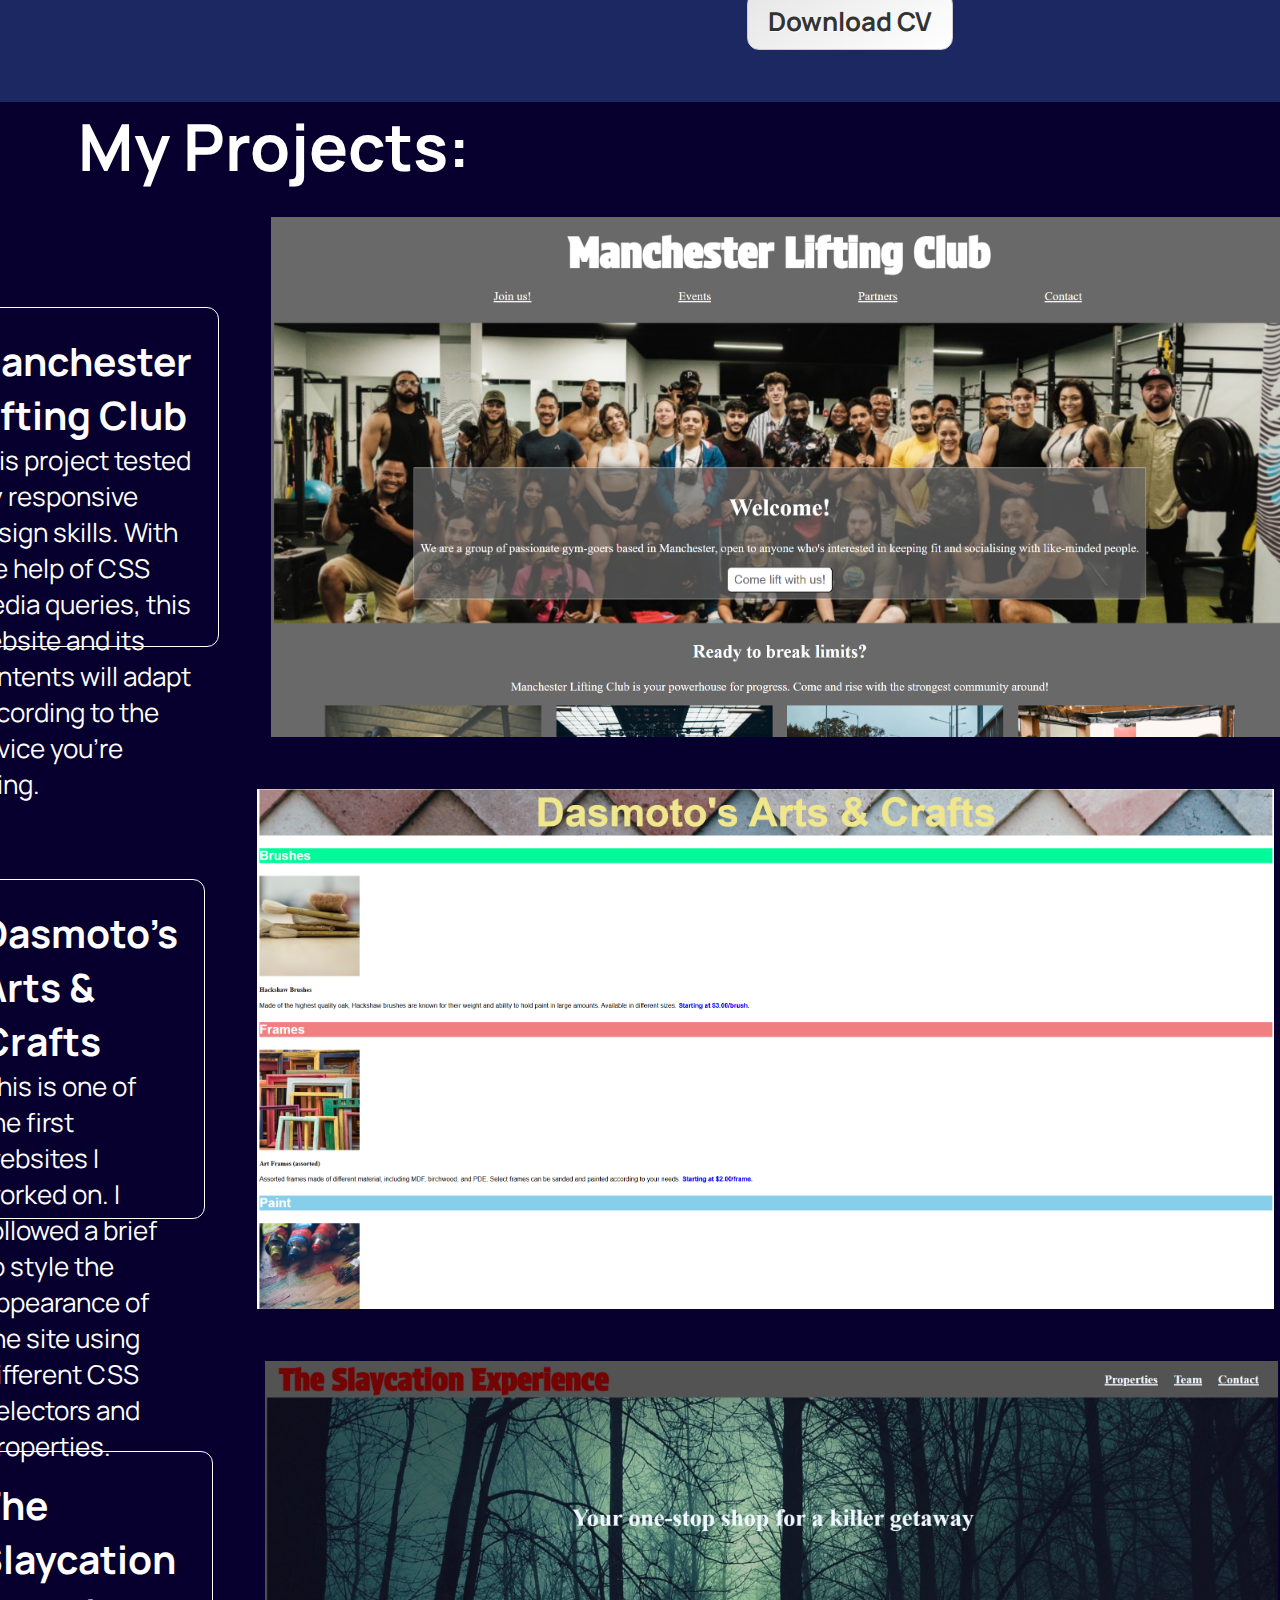
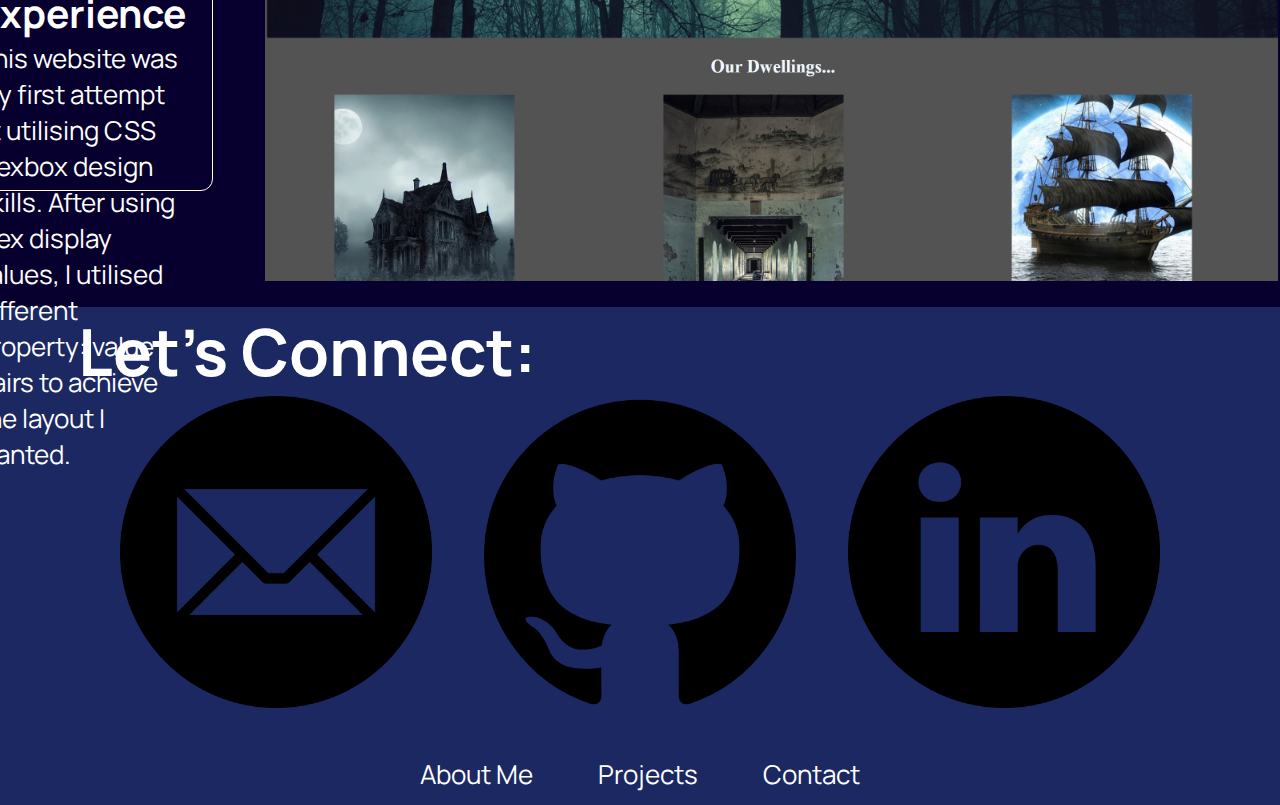
==== commit f9a5748a: "Added some additional CSS styling" ====
--- a/Code/index.html
+++ b/Code/index.html
@@ -71,7 +71,7 @@
                     <div class="project-text-container">
                         <h4>Manchester Lifting Club</h4>
                         <p>
-                            Description...
+                            This project tested my responsive design skills. With the help of CSS media queries, this website and its contents will adapt according to the device you're using.
                         </p>
                     </div>
                     <img src="./Images/Project 2.png" alt="Image of Dasmoto's Crafts, my first portfolio project" class="project-image">
@@ -80,7 +80,7 @@
                     <div class="project-text-container">
                         <h4>Dasmoto's Arts & Crafts</h4>
                         <p>
-                            Description...
+                            This is one of the first websites I worked on. I followed a brief to style the appearance of the site using different CSS selectors and properties.
                         </p>
                     </div>
                     <img src="./Images/Project 1.png" alt="Image of Manchester Lifting Club, my second portfolio project" class="project-image">
@@ -89,7 +89,7 @@
                     <div class="project-text-container">
                         <h4>The Slaycation Experience</h4>
                         <p>
-                            Description...
+                            This website was my first attempt at utilising CSS Flexbox design skills. After using Flex display values, I utilised different property: value pairs to achieve the layout I wanted.
                         </p>
                     </div>
                     <img src="./Images/Project 3.png" alt="Image of The Slaycation Experience, my third portfolio project" class="project-image">
@@ -97,7 +97,7 @@
             </div>
         </section>
         <section id="contact">
-            <h3>Contact Me:</h3>
+            <h3>Let's Connect:</h3>
             <div class="contact">
                 <div class="contact-container"><a href="mailto:barryrichards05@gmail.com"><img src="./Images/email.png" alt="Link to email address"></a></div>
                 <div class="contact-container"><a href="https://github.com/bric12369" target="_blank"><img src="./Images/github-logo.png" alt="Link to GitHub account"></a></div>
--- a/Code/style.css
+++ b/Code/style.css
@@ -98,6 +98,7 @@
 .about-me img {
     height: 35rem;
     width: auto;
+    border-radius: 12px;
 }
 
 .container {
@@ -132,13 +133,17 @@
 h3 {
     font-size: 2.5rem;
     font-weight: bold;
-    padding-left: 2rem;
+    padding-left: 3rem;
+}
+
+h4 {
+    font-size: 1.5rem;
 }
 
 .project-container {
     height: 20rem;
     display: flex;
-    justify-content: space-evenly;
+    justify-content: center;
     align-items: center;
     padding: 1rem 0;
 }
@@ -147,14 +152,16 @@
     border: solid 1px white;
     border-radius: 12px;
     padding: 1rem;
+    height: 11rem;
+    width: 17rem;
 }
 
 .project-image {
     height: 20rem;
     width: auto;
     border-radius: 12px;
+    padding: 2rem;
 }
-
 /* CONTACT SECTION */
 
 .contact {
@@ -175,7 +182,6 @@
     align-items: center;
     justify-content: space-around;
     height: 7vh;
-    background-color: rgb(7, 0, 46);
 }
 
 footer ul {
